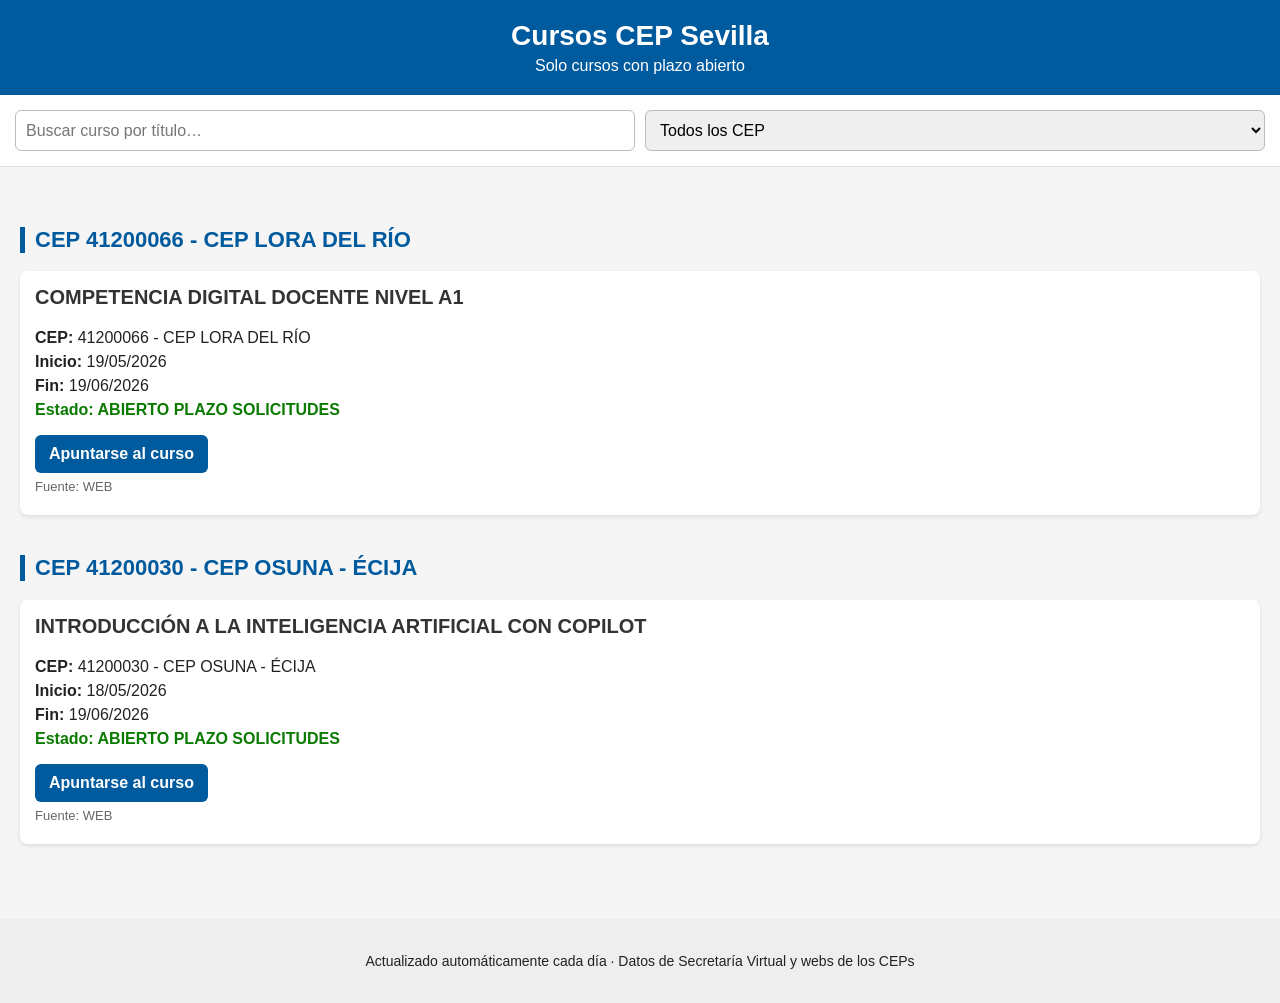
==== index.html @ 947054ca "varios cambios" ====
<!DOCTYPE html>
<html lang="es">
<head>
  <meta charset="UTF-8">
  <meta name="viewport" content="width=device-width, initial-scale=1.0">
  <title>Cursos CEP Sevilla</title>
  <link rel="stylesheet" href="style.css">
</head>

<body>

  <header>
    <h1>Cursos CEP Sevilla</h1>
    <p>Solo cursos con plazo abierto</p>
  </header>

  <section id="filtros">
    <input id="buscador" type="text" placeholder="Buscar curso por título…">

    <select id="filtroCEP">
      <option value="TODOS">Todos los CEP</option>
      <option value="SEVILLA">Sevilla</option>
      <option value="CASTILLEJA">Castilleja</option>
      <option value="OSUNA">Osuna</option>
      <option value="MAIRENA">Mairena</option>
      <option value="LEBRIJA">Lebrija</option>
      <option value="LORA DEL RÍO">Lora del Río</option>
    </select>
  </section>

  <main id="contenedor"></main>

  <footer>
    <p>Actualizado automáticamente cada día · Datos de Secretaría Virtual y webs de los CEPs</p>
  </footer>

  <script src="app.js"></script>
</body>
</html>
---- style.css ----
/* ===========================
   ESTILOS GENERALES
   =========================== */

body {
  font-family: Arial, sans-serif;
  margin: 0;
  background: #f5f5f5;
  color: #222;
}

header {
  background: #005a9e;
  color: white;
  padding: 20px;
  text-align: center;
}

header h1 {
  margin: 0;
  font-size: 28px;
}

header p {
  margin: 5px 0 0;
  font-size: 16px;
}

/* ===========================
   FILTROS
   =========================== */

#filtros {
  display: flex;
  gap: 10px;
  padding: 15px;
  background: white;
  position: sticky;
  top: 0;
  z-index: 10;
  border-bottom: 1px solid #ddd;
}

#filtros input,
#filtros select {
  flex: 1;
  padding: 10px;
  font-size: 16px;
  border: 1px solid #bbb;
  border-radius: 6px;
}

/* ===========================
   CONTENEDOR Y CEP
   =========================== */

#contenedor {
  padding: 20px;
}

#contenedor h2 {
  margin-top: 40px;
  font-size: 22px;
  color: #005a9e;
  border-left: 5px solid #005a9e;
  padding-left: 10px;
}

/* ===========================
   TARJETAS
   =========================== */

.card {
  background: white;
  padding: 15px;
  margin: 15px 0;
  border-radius: 8px;
  box-shadow: 0 2px 4px rgba(0,0,0,0.1);
}

.card h3 {
  margin-top: 0;
  font-size: 20px;
  color: #333;
}

.card p {
  margin: 6px 0;
}

.card .btn {
  display: inline-block;
  margin-top: 10px;
  padding: 10px 14px;
  background: #005a9e;
  color: white;
  text-decoration: none;
  border-radius: 6px;
  font-weight: bold;
}

.card .btn:hover {
  background: #004a82;
}

/* ===========================
   ESTADOS
   =========================== */

.estado.abierto {
  color: #0a7a00;
  font-weight: bold;
}

.estado.otro {
  color: #b30000;
}

/* ===========================
   FUENTE
   =========================== */

.fuente {
  margin-top: 10px;
  font-size: 13px;
  color: #666;
}

/* ===========================
   FOOTER
   =========================== */

footer {
  text-align: center;
  padding: 20px;
  background: #eee;
  margin-top: 40px;
  font-size: 14px;
}

/* ===========================
   RESPONSIVE
   =========================== */

@media (max-width: 600px) {
  #filtros {
    flex-direction: column;
  }
}
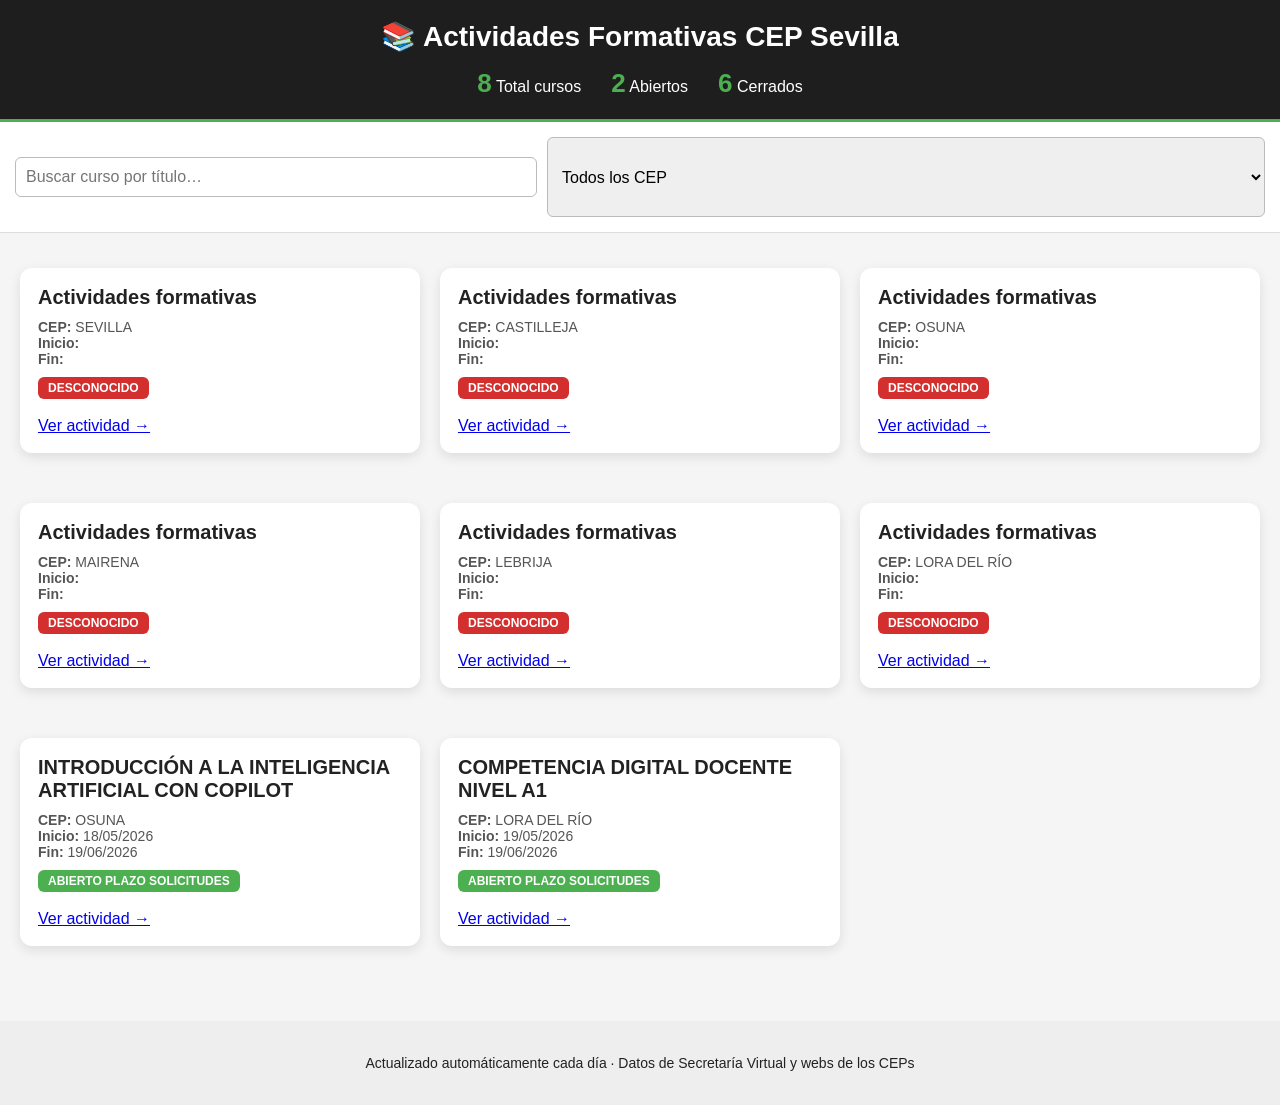
==== commit d692fbec: "nuevos cambios" ====
--- a/index.html
+++ b/index.html
@@ -9,10 +9,24 @@
 
 <body>
 
-  <header>
-    <h1>Cursos CEP Sevilla</h1>
-    <p>Solo cursos con plazo abierto</p>
-  </header>
+  <header class="topbar">
+  <h1>📚 Actividades Formativas CEP Sevilla</h1>
+  <div class="stats">
+    <div class="stat">
+      <span id="totalCursos">0</span>
+      <label>Total cursos</label>
+    </div>
+    <div class="stat">
+      <span id="cursosAbiertos">0</span>
+      <label>Abiertos</label>
+    </div>
+    <div class="stat">
+      <span id="cursosCerrados">0</span>
+      <label>Cerrados</label>
+    </div>
+  </div>
+</header>
+
 
   <section id="filtros">
     <input id="buscador" type="text" placeholder="Buscar curso por título…">
--- a/style.css
+++ b/style.css
@@ -147,3 +147,112 @@
     flex-direction: column;
   }
 }
+
+/* CABECERA */
+.topbar {
+  background: #1e1e1e;
+  color: white;
+  padding: 20px;
+  text-align: center;
+  border-bottom: 3px solid #4caf50;
+}
+
+.topbar h1 {
+  margin: 0;
+  font-size: 28px;
+  font-weight: 600;
+}
+
+.stats {
+  display: flex;
+  justify-content: center;
+  gap: 30px;
+  margin-top: 15px;
+}
+
+.stat {
+  text-align: center;
+}
+
+.stat span {
+  font-size: 26px;
+  font-weight: bold;
+  color: #4caf50;
+}
+
+/* CONTENEDOR DE TARJETAS */
+#contenedor {
+  display: grid;
+  grid-template-columns: repeat(auto-fit, minmax(330px, 1fr));
+  gap: 20px;
+  padding: 20px;
+}
+
+/* TARJETAS */
+.card {
+  background: #ffffff;
+  border-radius: 12px;
+  padding: 18px;
+  box-shadow: 0 4px 12px rgba(0,0,0,0.1);
+  transition: transform .2s ease, box-shadow .2s ease;
+}
+
+.card:hover {
+  transform: translateY(-4px);
+  box-shadow: 0 6px 18px rgba(0,0,0,0.15);
+}
+
+.card h3 {
+  margin: 0 0 10px;
+  font-size: 20px;
+  color: #222;
+}
+
+.card .meta {
+  font-size: 14px;
+  color: #555;
+  margin-bottom: 10px;
+}
+
+.badge {
+  display: inline-block;
+  padding: 4px 10px;
+  border-radius: 6px;
+  font-size: 12px;
+  font-weight: bold;
+  color: white;
+}
+
+.badge.abierto {
+  background: #4caf50;
+}
+
+.badge.cerrado {
+  background: #d32f2f;
+}
+
+/* BUSCADOR */
+#buscador {
+  width: 90%;
+  max-width: 500px;
+  margin: 20px auto;
+  display: block;
+  padding: 12px;
+  border-radius: 8px;
+  border: 2px solid #ccc;
+  font-size: 16px;
+}
+
+@media (prefers-color-scheme: dark) {
+  body {
+    background: #121212;
+    color: #eee;
+  }
+  .card {
+    background: #1e1e1e;
+    color: #eee;
+  }
+  .topbar {
+    background: #000;
+  }
+}
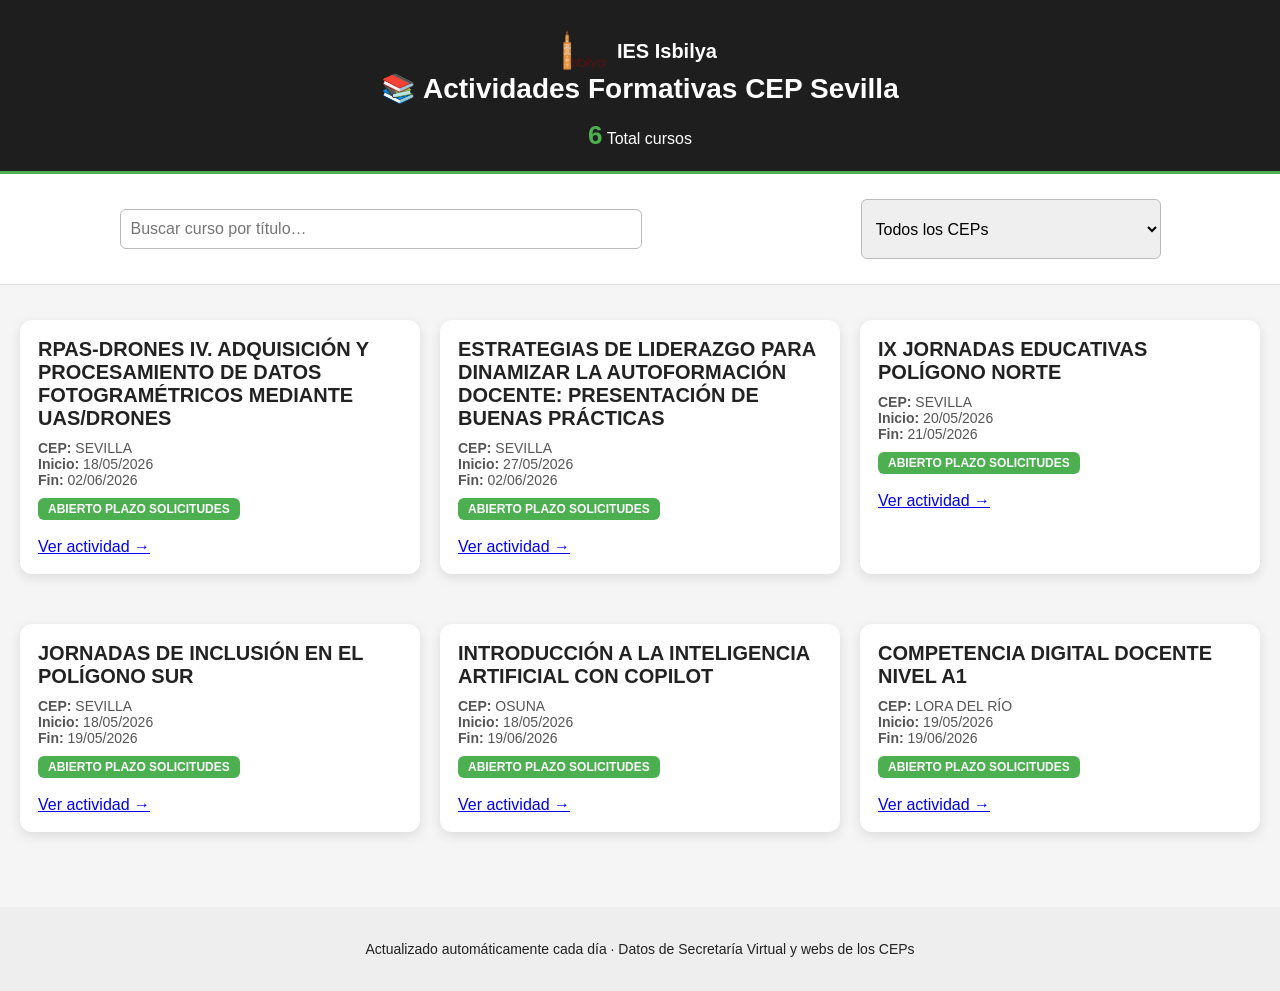
==== commit b4097f33: "cambios_aspecto" ====
--- a/index.html
+++ b/index.html
@@ -10,21 +10,17 @@
 <body>
 
   <header class="topbar">
+  <div class="brand">
+  <img src="logo_isbilya.png" alt="IES Isbilya" class="logo">
+  <span class="brand-name">IES Isbilya</span>
+</div>
   <h1>📚 Actividades Formativas CEP Sevilla</h1>
   <div class="stats">
-    <div class="stat">
-      <span id="totalCursos">0</span>
-      <label>Total cursos</label>
-    </div>
-    <div class="stat">
-      <span id="cursosAbiertos">0</span>
-      <label>Abiertos</label>
-    </div>
-    <div class="stat">
-      <span id="cursosCerrados">0</span>
-      <label>Cerrados</label>
-    </div>
+  <div class="stat">
+    <span id="totalCursos">0</span>
+    <label>Total cursos</label>
   </div>
+</div>
 </header>
 
 
@@ -32,14 +28,15 @@
     <input id="buscador" type="text" placeholder="Buscar curso por título…">
 
     <select id="filtroCEP">
-      <option value="TODOS">Todos los CEP</option>
-      <option value="SEVILLA">Sevilla</option>
-      <option value="CASTILLEJA">Castilleja</option>
-      <option value="OSUNA">Osuna</option>
-      <option value="MAIRENA">Mairena</option>
-      <option value="LEBRIJA">Lebrija</option>
-      <option value="LORA DEL RÍO">Lora del Río</option>
-    </select>
+  <option value="TODOS">Todos los CEPs</option>
+  <option value="SEVILLA">CEP Sevilla</option>
+  <option value="CASTILLEJA">CEP Castilleja</option>
+  <option value="OSUNA">CEP Osuna</option>
+  <option value="MAIRENA">CEP Mairena</option>
+  <option value="LEBRIJA">CEP Lebrija</option>
+  <option value="LORA DEL RÍO">CEP Lora del Río</option>
+</select>
+
   </section>
 
   <main id="contenedor"></main>
--- a/style.css
+++ b/style.css
@@ -256,3 +256,32 @@
     background: #000;
   }
 }
+
+.brand {
+  margin-top: 10px;
+  display: flex;
+  justify-content: center;
+  align-items: center;
+  gap: 12px;
+}
+
+.logo {
+  height: 42px;
+  width: auto;
+}
+
+.brand-name {
+  font-size: 20px;
+  font-weight: 600;
+}
+
+#filtroCEP {
+  width: 90%;
+  max-width: 300px;
+  margin: 10px auto;
+  display: block;
+  padding: 10px;
+  border-radius: 8px;
+  border: 2px solid #ccc;
+  font-size: 16px;
+}
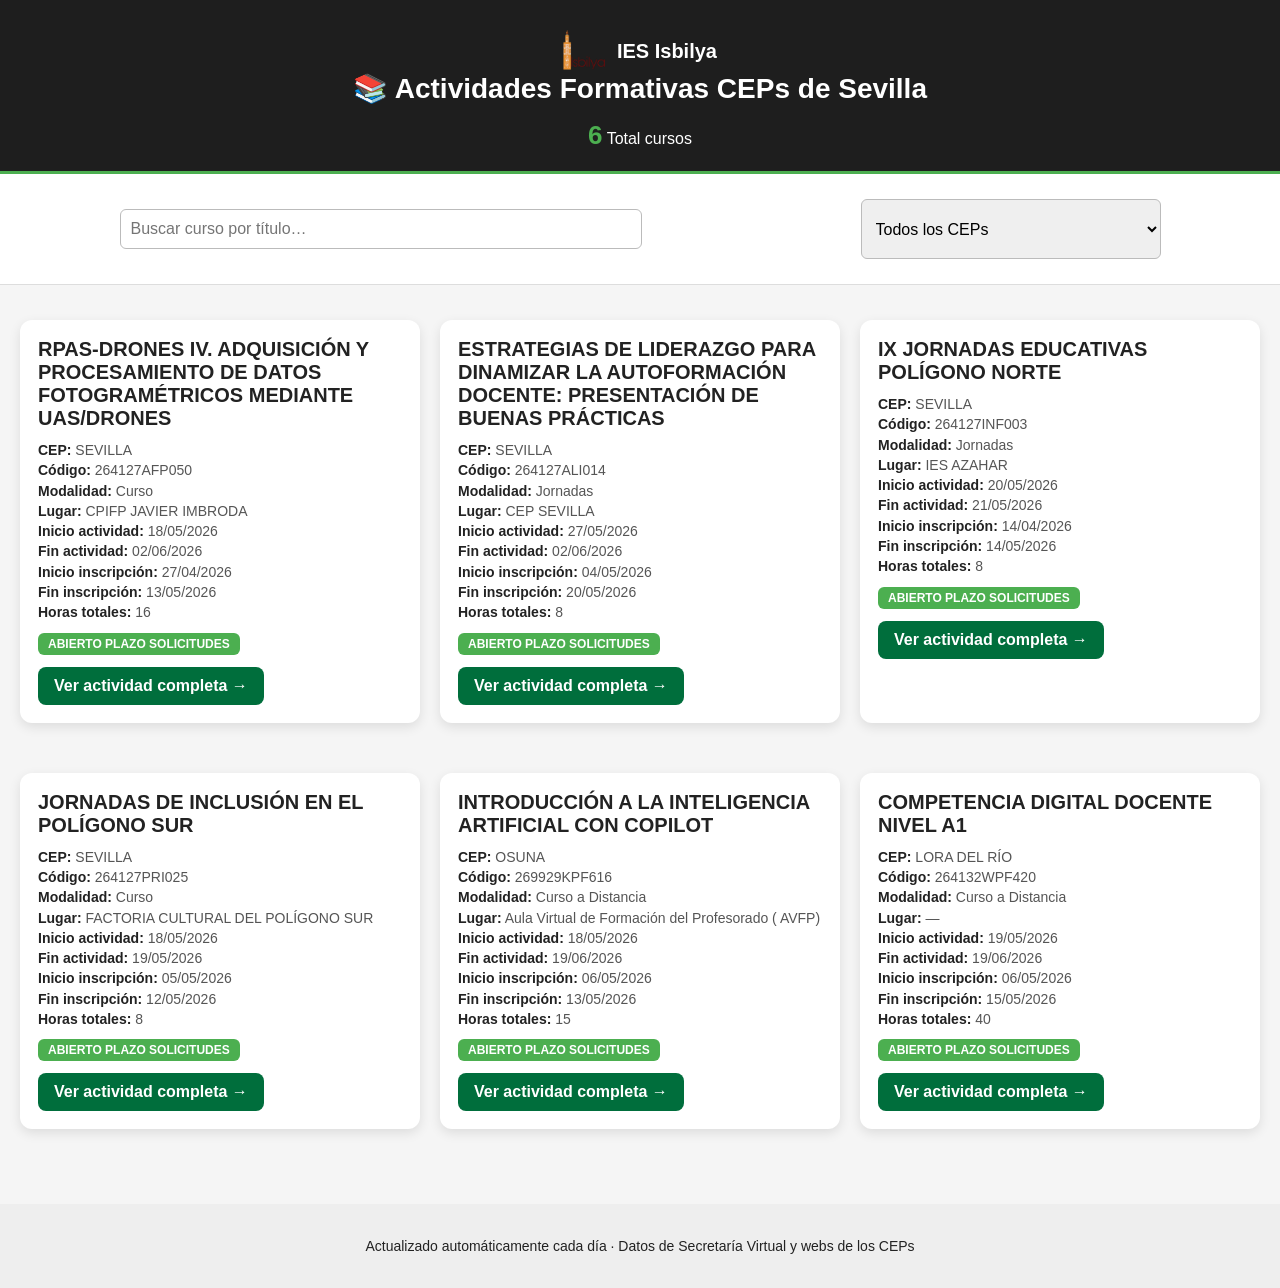
==== commit 555689e9: "ceps de sevilla" ====
--- a/index.html
+++ b/index.html
@@ -14,7 +14,7 @@
   <img src="logo_isbilya.png" alt="IES Isbilya" class="logo">
   <span class="brand-name">IES Isbilya</span>
 </div>
-  <h1>📚 Actividades Formativas CEP Sevilla</h1>
+  <h1>📚 Actividades Formativas CEPs de Sevilla</h1>
   <div class="stats">
   <div class="stat">
     <span id="totalCursos">0</span>
--- a/style.css
+++ b/style.css
@@ -285,3 +285,57 @@
   border: 2px solid #ccc;
   font-size: 16px;
 }
+
+.btn-actividad {
+  display: inline-block;
+  margin-top: 12px;
+  padding: 10px 16px;
+  background: #4caf50;
+  color: white;
+  text-decoration: none;
+  border-radius: 8px;
+  font-weight: 600;
+  transition: background .2s ease;
+}
+
+.btn-actividad:hover {
+  background: #43a047;
+}
+
+.meta {
+  margin-bottom: 14px;
+  line-height: 1.45;
+  font-size: 14px;
+}
+
+.meta strong {
+  color: #222;
+  font-weight: 600;
+}
+
+.meta {
+  margin-bottom: 14px;
+  line-height: 1.45;
+  font-size: 14px;
+}
+
+.meta strong {
+  color: #222;
+  font-weight: 600;
+}
+
+.btn-actividad {
+  display: inline-block;
+  margin-top: 12px;
+  padding: 10px 16px;
+  background: #006e3c;
+  color: white;
+  text-decoration: none;
+  border-radius: 8px;
+  font-weight: 600;
+  transition: background .2s ease;
+}
+
+.btn-actividad:hover {
+  background: #005a32;
+}
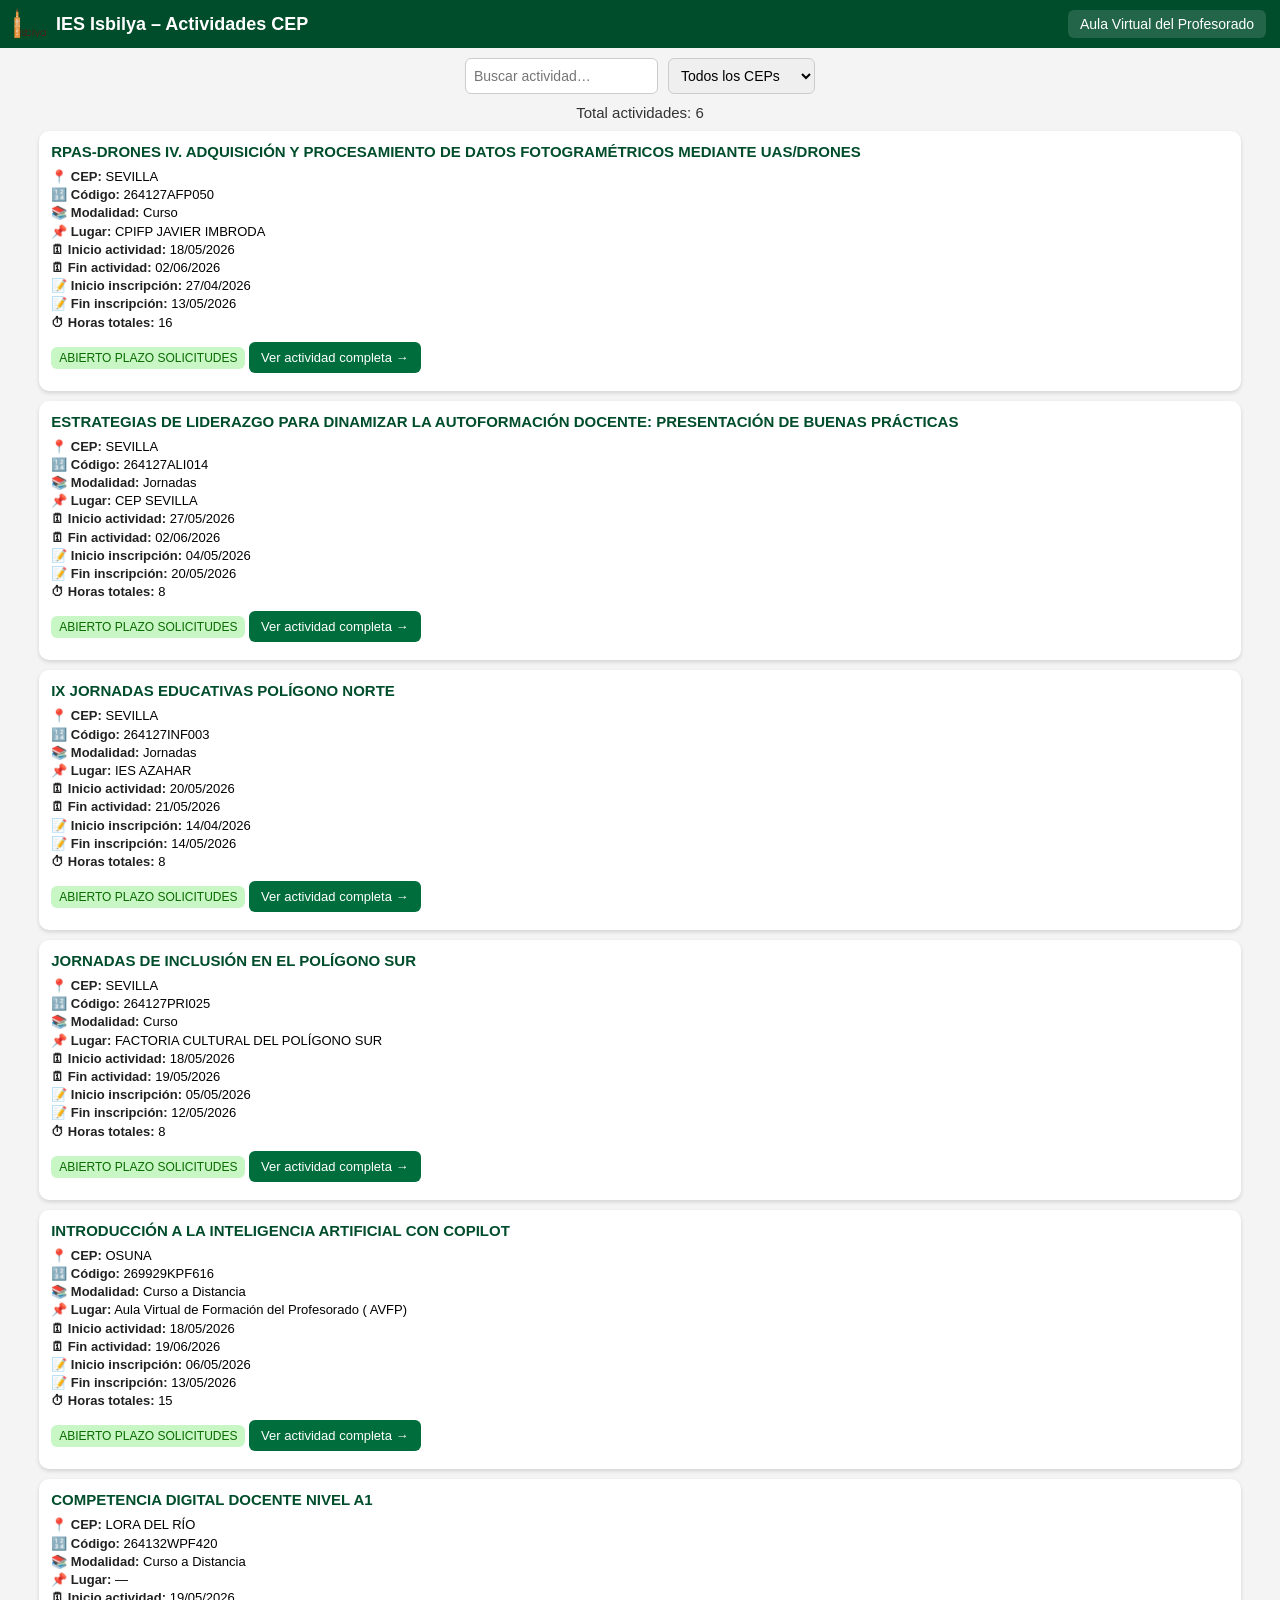
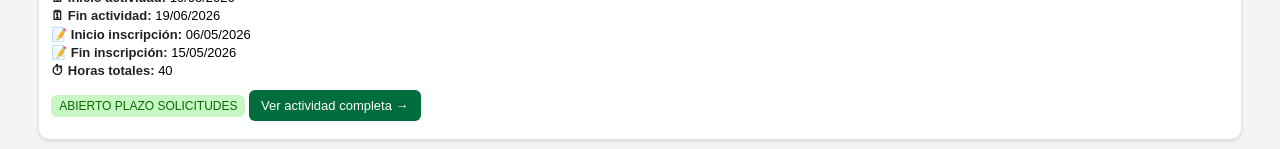
==== commit d4a347e3: "estética" ====
--- a/index.html
+++ b/index.html
@@ -3,48 +3,49 @@
 <head>
   <meta charset="UTF-8">
   <meta name="viewport" content="width=device-width, initial-scale=1.0">
-  <title>Cursos CEP Sevilla</title>
+  <title>Cursos CEP – IES Isbilya</title>
   <link rel="stylesheet" href="style.css">
 </head>
 
 <body>
 
+  <!-- CABECERA REDUCIDA -->
   <header class="topbar">
-  <div class="brand">
-  <img src="logo_isbilya.png" alt="IES Isbilya" class="logo">
-  <span class="brand-name">IES Isbilya</span>
-</div>
-  <h1>📚 Actividades Formativas CEPs de Sevilla</h1>
-  <div class="stats">
-  <div class="stat">
-    <span id="totalCursos">0</span>
-    <label>Total cursos</label>
-  </div>
-</div>
-</header>
+    <div class="top-left">
+      <img src="logo_isbilya.png" class="logo">
+      <span class="titulo">IES Isbilya – Actividades CEP</span>
+    </div>
 
+    <div class="top-right">
+      <a href="https://educacionadistancia.juntadeandalucia.es/profesorado/" 
+         target="_blank" class="aula-btn">
+        Aula Virtual del Profesorado
+      </a>
+    </div>
+  </header>
 
-  <section id="filtros">
-    <input id="buscador" type="text" placeholder="Buscar curso por título…">
-
+  <!-- FILTROS -->
+  <section class="filtros">
+    <input id="buscador" type="text" placeholder="Buscar actividad…">
     <select id="filtroCEP">
-  <option value="TODOS">Todos los CEPs</option>
-  <option value="SEVILLA">CEP Sevilla</option>
-  <option value="CASTILLEJA">CEP Castilleja</option>
-  <option value="OSUNA">CEP Osuna</option>
-  <option value="MAIRENA">CEP Mairena</option>
-  <option value="LEBRIJA">CEP Lebrija</option>
-  <option value="LORA DEL RÍO">CEP Lora del Río</option>
-</select>
-
+      <option value="TODOS">Todos los CEPs</option>
+      <option value="SEVILLA">CEP Sevilla</option>
+      <option value="CASTILLEJA">CEP Castilleja</option>
+      <option value="OSUNA">CEP Osuna</option>
+      <option value="MAIRENA">CEP Mairena</option>
+      <option value="LEBRIJA">CEP Lebrija</option>
+      <option value="LORA DEL RÍO">CEP Lora del Río</option>
+    </select>
   </section>
 
-  <main id="contenedor"></main>
+  <!-- CONTADOR -->
+  <div class="contador">
+    Total actividades: <span id="totalCursos">0</span>
+  </div>
 
-  <footer>
-    <p>Actualizado automáticamente cada día · Datos de Secretaría Virtual y webs de los CEPs</p>
-  </footer>
+  <!-- CONTENEDOR DE TARJETAS -->
+  <div id="contenedor"></div>
 
   <script src="app.js"></script>
 </body>
-</html>
+</html>
--- a/style.css
+++ b/style.css
@@ -1,339 +1,122 @@
-/* ===========================
-   ESTILOS GENERALES
-   =========================== */
-
 body {
+  margin: 0;
   font-family: Arial, sans-serif;
-  margin: 0;
-  background: #f5f5f5;
-  color: #222;
+  background: #f4f4f4;
 }
 
-header {
-  background: #005a9e;
+/* CABECERA REDUCIDA */
+.topbar {
+  background: #004d2c;
   color: white;
-  padding: 20px;
-  text-align: center;
+  padding: 8px 14px;
+  display: flex;
+  justify-content: space-between;
+  align-items: center;
 }
 
-header h1 {
-  margin: 0;
-  font-size: 28px;
+.top-left {
+  display: flex;
+  align-items: center;
+  gap: 10px;
 }
 
-header p {
-  margin: 5px 0 0;
-  font-size: 16px;
+.logo {
+  height: 32px;
 }
 
-/* ===========================
-   FILTROS
-   =========================== */
-
-#filtros {
-  display: flex;
-  gap: 10px;
-  padding: 15px;
-  background: white;
-  position: sticky;
-  top: 0;
-  z-index: 10;
-  border-bottom: 1px solid #ddd;
+.titulo {
+  font-size: 18px;
+  font-weight: 600;
 }
 
-#filtros input,
-#filtros select {
-  flex: 1;
-  padding: 10px;
-  font-size: 16px;
-  border: 1px solid #bbb;
+.aula-btn {
+  background: #ffffff22;
+  padding: 6px 12px;
   border-radius: 6px;
-}
-
-/* ===========================
-   CONTENEDOR Y CEP
-   =========================== */
-
-#contenedor {
-  padding: 20px;
-}
-
-#contenedor h2 {
-  margin-top: 40px;
-  font-size: 22px;
-  color: #005a9e;
-  border-left: 5px solid #005a9e;
-  padding-left: 10px;
-}
-
-/* ===========================
-   TARJETAS
-   =========================== */
-
-.card {
-  background: white;
-  padding: 15px;
-  margin: 15px 0;
-  border-radius: 8px;
-  box-shadow: 0 2px 4px rgba(0,0,0,0.1);
-}
-
-.card h3 {
-  margin-top: 0;
-  font-size: 20px;
-  color: #333;
-}
-
-.card p {
-  margin: 6px 0;
-}
-
-.card .btn {
-  display: inline-block;
-  margin-top: 10px;
-  padding: 10px 14px;
-  background: #005a9e;
   color: white;
   text-decoration: none;
-  border-radius: 6px;
-  font-weight: bold;
-}
-
-.card .btn:hover {
-  background: #004a82;
-}
-
-/* ===========================
-   ESTADOS
-   =========================== */
-
-.estado.abierto {
-  color: #0a7a00;
-  font-weight: bold;
-}
-
-.estado.otro {
-  color: #b30000;
-}
-
-/* ===========================
-   FUENTE
-   =========================== */
-
-.fuente {
-  margin-top: 10px;
-  font-size: 13px;
-  color: #666;
-}
-
-/* ===========================
-   FOOTER
-   =========================== */
-
-footer {
-  text-align: center;
-  padding: 20px;
-  background: #eee;
-  margin-top: 40px;
   font-size: 14px;
 }
 
-/* ===========================
-   RESPONSIVE
-   =========================== */
-
-@media (max-width: 600px) {
-  #filtros {
-    flex-direction: column;
-  }
+.aula-btn:hover {
+  background: #ffffff44;
 }
 
-/* CABECERA */
-.topbar {
-  background: #1e1e1e;
-  color: white;
-  padding: 20px;
-  text-align: center;
-  border-bottom: 3px solid #4caf50;
+/* FILTROS */
+.filtros {
+  display: flex;
+  gap: 10px;
+  padding: 10px;
+  justify-content: center;
 }
 
-.topbar h1 {
-  margin: 0;
-  font-size: 28px;
-  font-weight: 600;
+#buscador, #filtroCEP {
+  padding: 8px;
+  font-size: 14px;
+  border-radius: 6px;
+  border: 1px solid #ccc;
 }
 
-.stats {
-  display: flex;
-  justify-content: center;
-  gap: 30px;
-  margin-top: 15px;
-}
-
-.stat {
+/* CONTADOR */
+.contador {
   text-align: center;
-}
-
-.stat span {
-  font-size: 26px;
-  font-weight: bold;
-  color: #4caf50;
-}
-
-/* CONTENEDOR DE TARJETAS */
-#contenedor {
-  display: grid;
-  grid-template-columns: repeat(auto-fit, minmax(330px, 1fr));
-  gap: 20px;
-  padding: 20px;
+  margin-bottom: 10px;
+  font-size: 15px;
+  color: #333;
 }
 
 /* TARJETAS */
 .card {
-  background: #ffffff;
-  border-radius: 12px;
-  padding: 18px;
-  box-shadow: 0 4px 12px rgba(0,0,0,0.1);
-  transition: transform .2s ease, box-shadow .2s ease;
-}
-
-.card:hover {
-  transform: translateY(-4px);
-  box-shadow: 0 6px 18px rgba(0,0,0,0.15);
+  background: white;
+  margin: 10px auto;
+  width: 92%;
+  padding: 12px;
+  border-radius: 10px;
+  box-shadow: 0 2px 4px #0002;
+  font-size: 13px;
 }
 
 .card h3 {
-  margin: 0 0 10px;
-  font-size: 20px;
-  color: #222;
+  margin: 0 0 8px 0;
+  font-size: 15px;
+  color: #004d2c;
 }
 
-.card .meta {
-  font-size: 14px;
-  color: #555;
+.meta {
+  line-height: 1.4;
   margin-bottom: 10px;
+}
+
+.meta strong {
+  color: #222;
 }
 
 .badge {
   display: inline-block;
-  padding: 4px 10px;
+  padding: 4px 8px;
   border-radius: 6px;
   font-size: 12px;
-  font-weight: bold;
-  color: white;
+  margin-bottom: 10px;
 }
 
-.badge.abierto {
-  background: #4caf50;
+.abierto {
+  background: #c8f7c5;
+  color: #0a6b00;
 }
 
-.badge.cerrado {
-  background: #d32f2f;
-}
-
-/* BUSCADOR */
-#buscador {
-  width: 90%;
-  max-width: 500px;
-  margin: 20px auto;
-  display: block;
-  padding: 12px;
-  border-radius: 8px;
-  border: 2px solid #ccc;
-  font-size: 16px;
-}
-
-@media (prefers-color-scheme: dark) {
-  body {
-    background: #121212;
-    color: #eee;
-  }
-  .card {
-    background: #1e1e1e;
-    color: #eee;
-  }
-  .topbar {
-    background: #000;
-  }
-}
-
-.brand {
-  margin-top: 10px;
-  display: flex;
-  justify-content: center;
-  align-items: center;
-  gap: 12px;
-}
-
-.logo {
-  height: 42px;
-  width: auto;
-}
-
-.brand-name {
-  font-size: 20px;
-  font-weight: 600;
-}
-
-#filtroCEP {
-  width: 90%;
-  max-width: 300px;
-  margin: 10px auto;
-  display: block;
-  padding: 10px;
-  border-radius: 8px;
-  border: 2px solid #ccc;
-  font-size: 16px;
+.cerrado {
+  background: #f2dede;
+  color: #a94442;
 }
 
 .btn-actividad {
   display: inline-block;
-  margin-top: 12px;
-  padding: 10px 16px;
-  background: #4caf50;
-  color: white;
-  text-decoration: none;
-  border-radius: 8px;
-  font-weight: 600;
-  transition: background .2s ease;
-}
-
-.btn-actividad:hover {
-  background: #43a047;
-}
-
-.meta {
-  margin-bottom: 14px;
-  line-height: 1.45;
-  font-size: 14px;
-}
-
-.meta strong {
-  color: #222;
-  font-weight: 600;
-}
-
-.meta {
-  margin-bottom: 14px;
-  line-height: 1.45;
-  font-size: 14px;
-}
-
-.meta strong {
-  color: #222;
-  font-weight: 600;
-}
-
-.btn-actividad {
-  display: inline-block;
-  margin-top: 12px;
-  padding: 10px 16px;
+  padding: 8px 12px;
   background: #006e3c;
   color: white;
   text-decoration: none;
-  border-radius: 8px;
-  font-weight: 600;
-  transition: background .2s ease;
+  border-radius: 6px;
+  font-size: 13px;
 }
 
 .btn-actividad:hover {
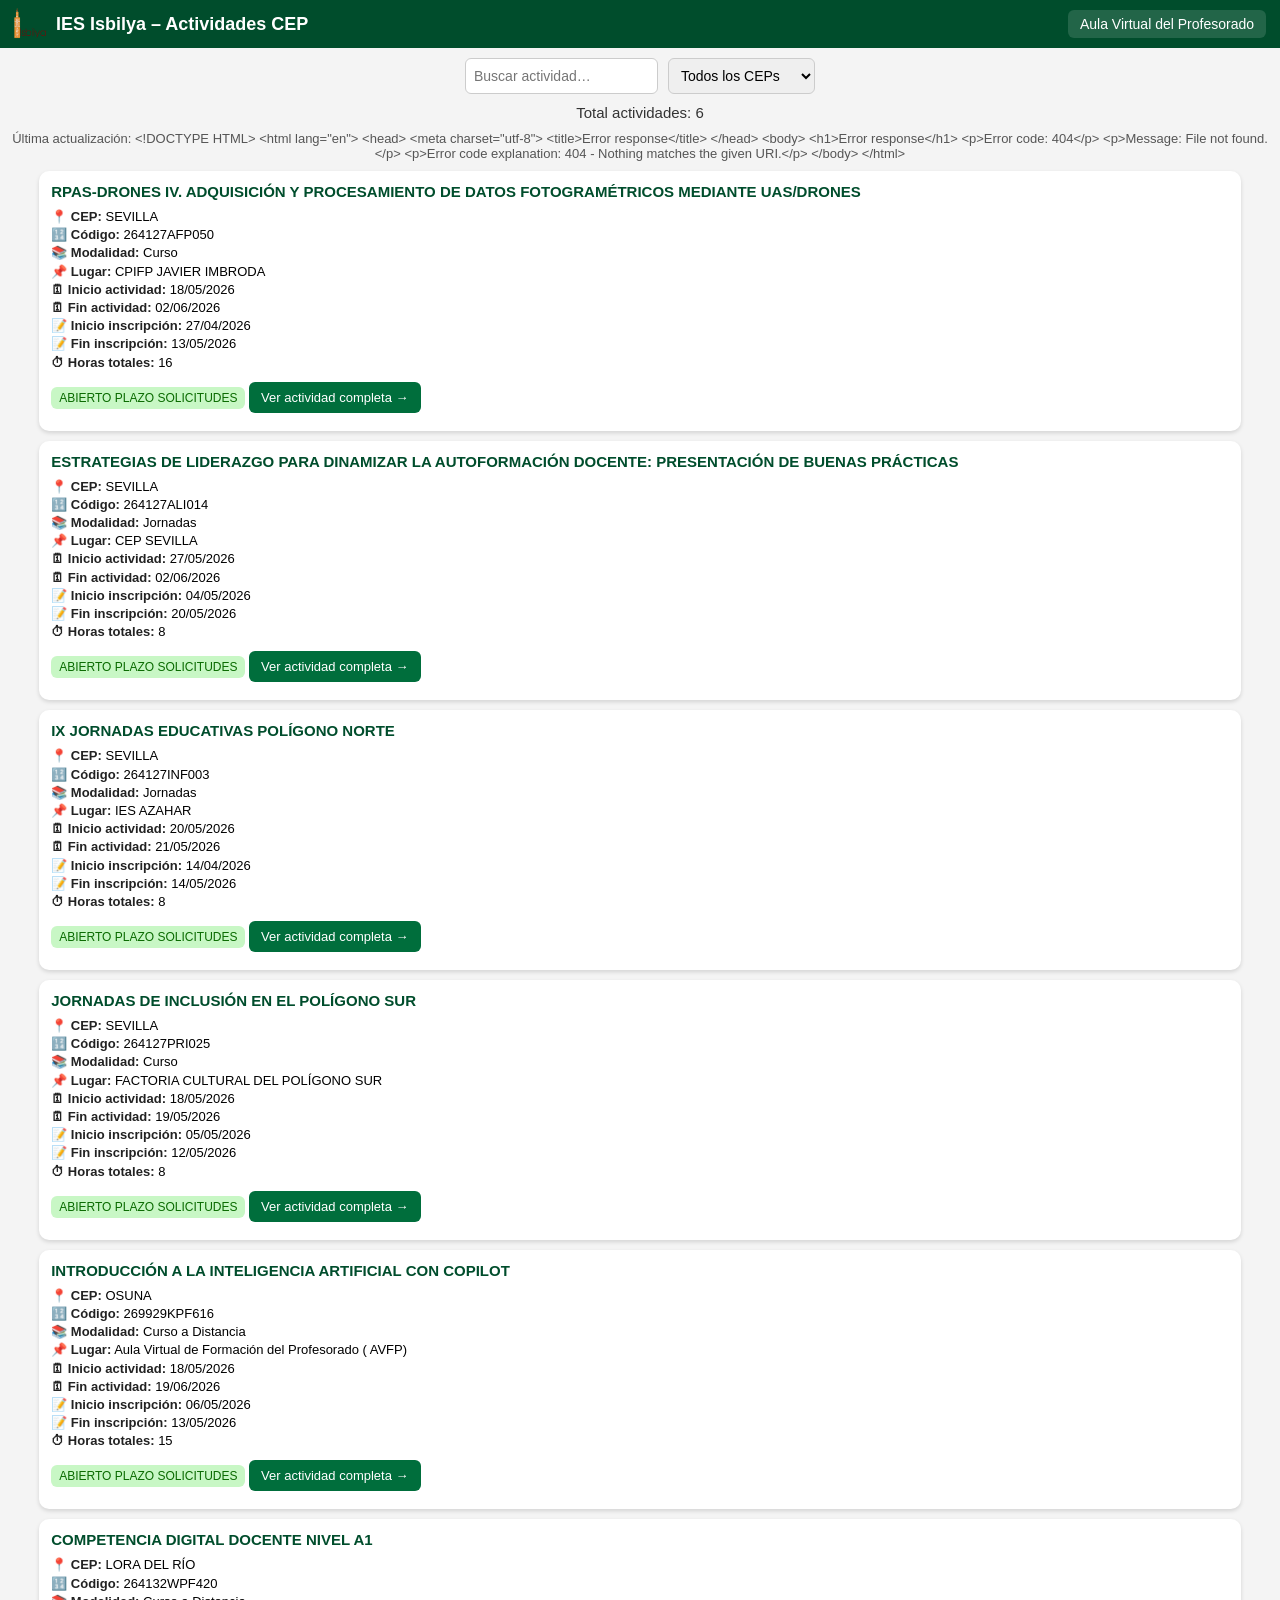
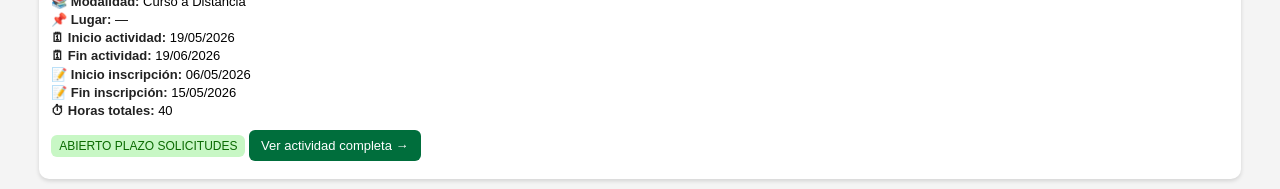
==== commit acd083b1: "mostrar fecha" ====
--- a/index.html
+++ b/index.html
@@ -42,6 +42,10 @@
   <div class="contador">
     Total actividades: <span id="totalCursos">0</span>
   </div>
+  
+  <div class="actualizacion">
+  Última actualización: <span id="ultimaActualizacion">—</span>
+</div>
 
   <!-- CONTENEDOR DE TARJETAS -->
   <div id="contenedor"></div>
--- a/style.css
+++ b/style.css
@@ -122,3 +122,10 @@
 .btn-actividad:hover {
   background: #005a32;
 }
+
+.actualizacion {
+  text-align: center;
+  font-size: 13px;
+  color: #555;
+  margin-bottom: 10px;
+}
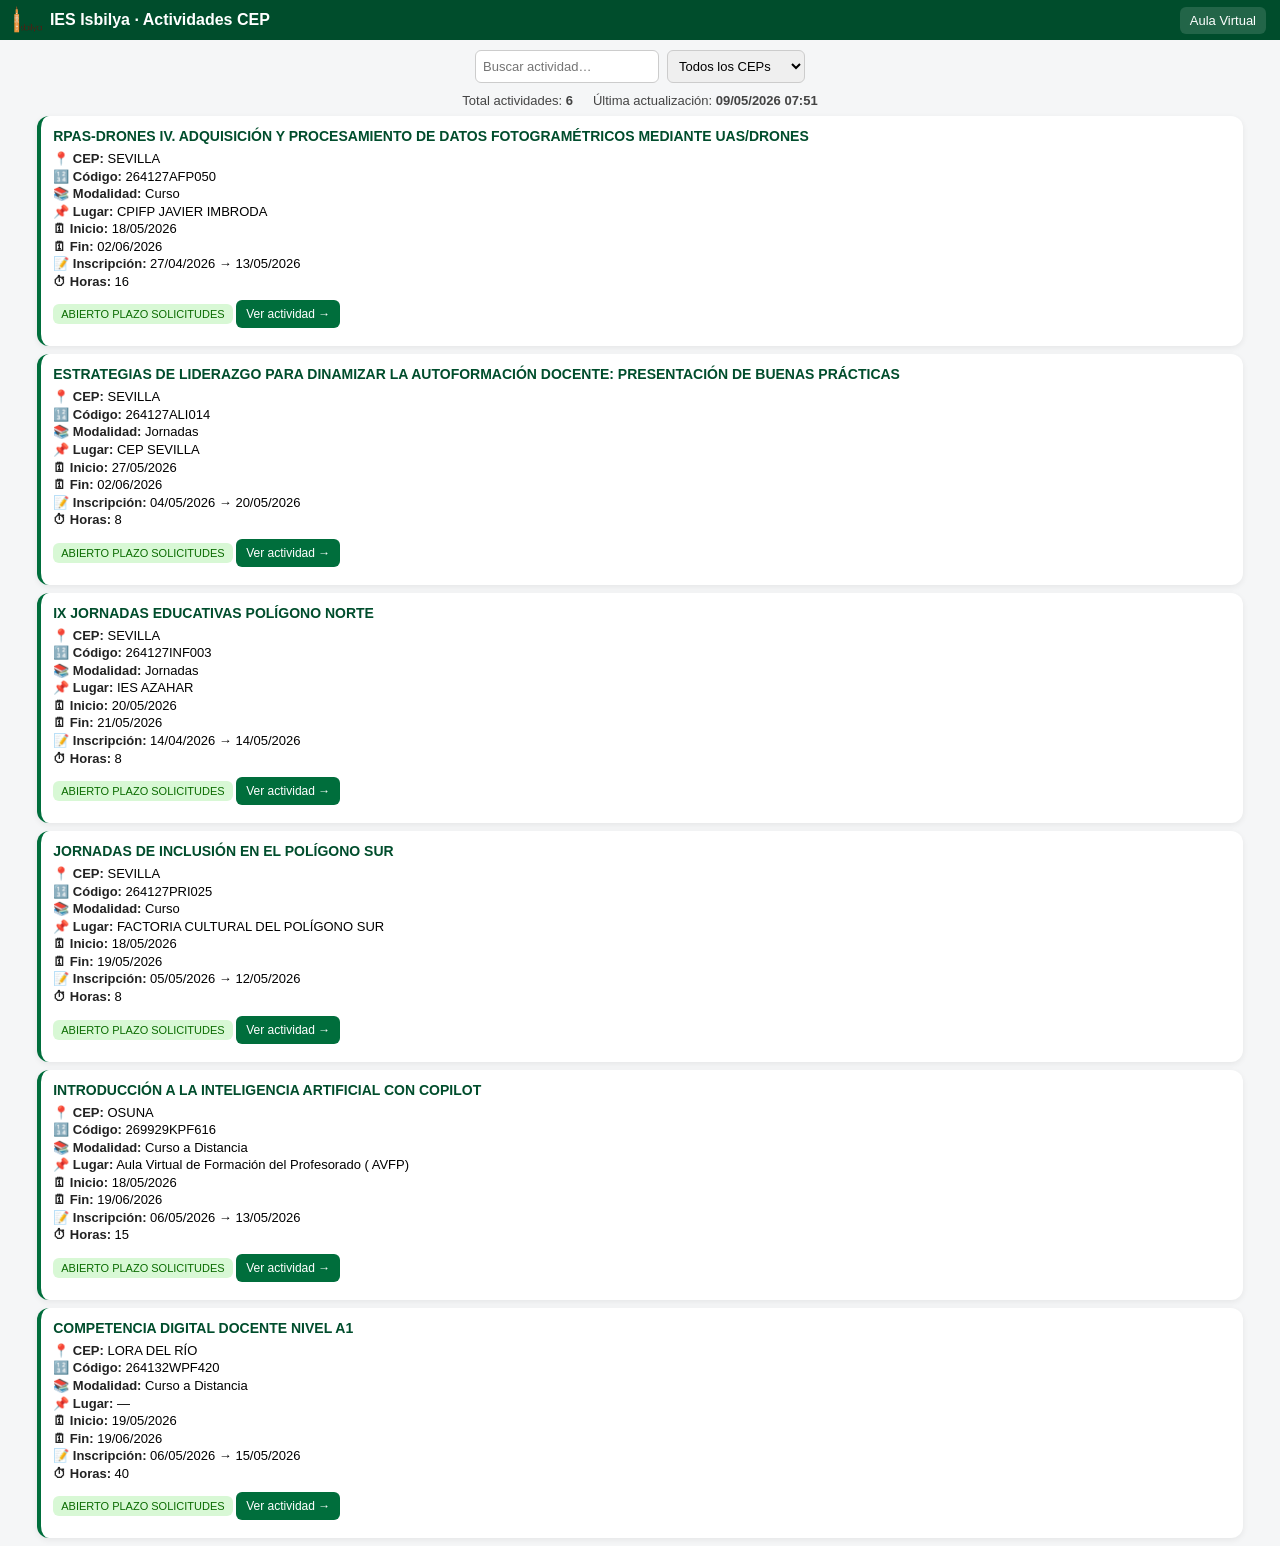
==== commit 224b5aa9: "nuevo diseño" ====
--- a/index.html
+++ b/index.html
@@ -11,17 +11,15 @@
 
   <!-- CABECERA REDUCIDA -->
   <header class="topbar">
-    <div class="top-left">
+    <div class="brand">
       <img src="logo_isbilya.png" class="logo">
-      <span class="titulo">IES Isbilya – Actividades CEP</span>
+      <span class="titulo">IES Isbilya · Actividades CEP</span>
     </div>
 
-    <div class="top-right">
-      <a href="https://educacionadistancia.juntadeandalucia.es/profesorado/" 
-         target="_blank" class="aula-btn">
-        Aula Virtual del Profesorado
-      </a>
-    </div>
+    <a href="https://educacionadistancia.juntadeandalucia.es/profesorado/"
+       target="_blank" class="aula-btn">
+      Aula Virtual
+    </a>
   </header>
 
   <!-- FILTROS -->
@@ -38,14 +36,11 @@
     </select>
   </section>
 
-  <!-- CONTADOR -->
-  <div class="contador">
-    Total actividades: <span id="totalCursos">0</span>
+  <!-- CONTADOR + FECHA -->
+  <div class="info-panel">
+    <span>Total actividades: <strong id="totalCursos">0</strong></span>
+    <span>Última actualización: <strong id="ultimaActualizacion">—</strong></span>
   </div>
-  
-  <div class="actualizacion">
-  Última actualización: <span id="ultimaActualizacion">—</span>
-</div>
 
   <!-- CONTENEDOR DE TARJETAS -->
   <div id="contenedor"></div>
--- a/style.css
+++ b/style.css
@@ -1,41 +1,41 @@
 body {
   margin: 0;
-  font-family: Arial, sans-serif;
-  background: #f4f4f4;
+  font-family: "Segoe UI", Arial, sans-serif;
+  background: #f5f6f7;
 }
 
-/* CABECERA REDUCIDA */
+/* CABECERA */
 .topbar {
   background: #004d2c;
   color: white;
-  padding: 8px 14px;
+  padding: 6px 14px;
   display: flex;
   justify-content: space-between;
   align-items: center;
 }
 
-.top-left {
+.brand {
   display: flex;
   align-items: center;
-  gap: 10px;
+  gap: 8px;
 }
 
 .logo {
-  height: 32px;
+  height: 28px;
 }
 
 .titulo {
-  font-size: 18px;
+  font-size: 16px;
   font-weight: 600;
 }
 
 .aula-btn {
   background: #ffffff22;
-  padding: 6px 12px;
+  padding: 6px 10px;
   border-radius: 6px;
   color: white;
   text-decoration: none;
-  font-size: 14px;
+  font-size: 13px;
 }
 
 .aula-btn:hover {
@@ -45,45 +45,54 @@
 /* FILTROS */
 .filtros {
   display: flex;
-  gap: 10px;
+  gap: 8px;
   padding: 10px;
   justify-content: center;
 }
 
 #buscador, #filtroCEP {
-  padding: 8px;
-  font-size: 14px;
+  padding: 7px;
+  font-size: 13px;
   border-radius: 6px;
   border: 1px solid #ccc;
 }
 
-/* CONTADOR */
-.contador {
+/* INFO PANEL */
+.info-panel {
   text-align: center;
-  margin-bottom: 10px;
-  font-size: 15px;
-  color: #333;
+  font-size: 13px;
+  color: #444;
+  margin-bottom: 8px;
+  display: flex;
+  justify-content: center;
+  gap: 20px;
 }
 
-/* TARJETAS */
+/* TARJETAS MODERNAS */
 .card {
   background: white;
-  margin: 10px auto;
+  margin: 8px auto;
   width: 92%;
   padding: 12px;
-  border-radius: 10px;
-  box-shadow: 0 2px 4px #0002;
+  border-radius: 12px;
+  box-shadow: 0 2px 6px #0001;
   font-size: 13px;
+  border-left: 4px solid #006e3c;
+  transition: transform .15s ease;
+}
+
+.card:hover {
+  transform: translateY(-3px);
 }
 
 .card h3 {
-  margin: 0 0 8px 0;
-  font-size: 15px;
+  margin: 0 0 6px 0;
+  font-size: 14px;
   color: #004d2c;
 }
 
 .meta {
-  line-height: 1.4;
+  line-height: 1.35;
   margin-bottom: 10px;
 }
 
@@ -91,41 +100,36 @@
   color: #222;
 }
 
+/* BADGES */
 .badge {
   display: inline-block;
   padding: 4px 8px;
   border-radius: 6px;
-  font-size: 12px;
+  font-size: 11px;
   margin-bottom: 10px;
 }
 
 .abierto {
-  background: #c8f7c5;
+  background: #d8f8d5;
   color: #0a6b00;
 }
 
 .cerrado {
-  background: #f2dede;
+  background: #f7d4d4;
   color: #a94442;
 }
 
+/* BOTÓN */
 .btn-actividad {
   display: inline-block;
-  padding: 8px 12px;
+  padding: 7px 10px;
   background: #006e3c;
   color: white;
   text-decoration: none;
   border-radius: 6px;
-  font-size: 13px;
+  font-size: 12px;
 }
 
 .btn-actividad:hover {
   background: #005a32;
 }
-
-.actualizacion {
-  text-align: center;
-  font-size: 13px;
-  color: #555;
-  margin-bottom: 10px;
-}
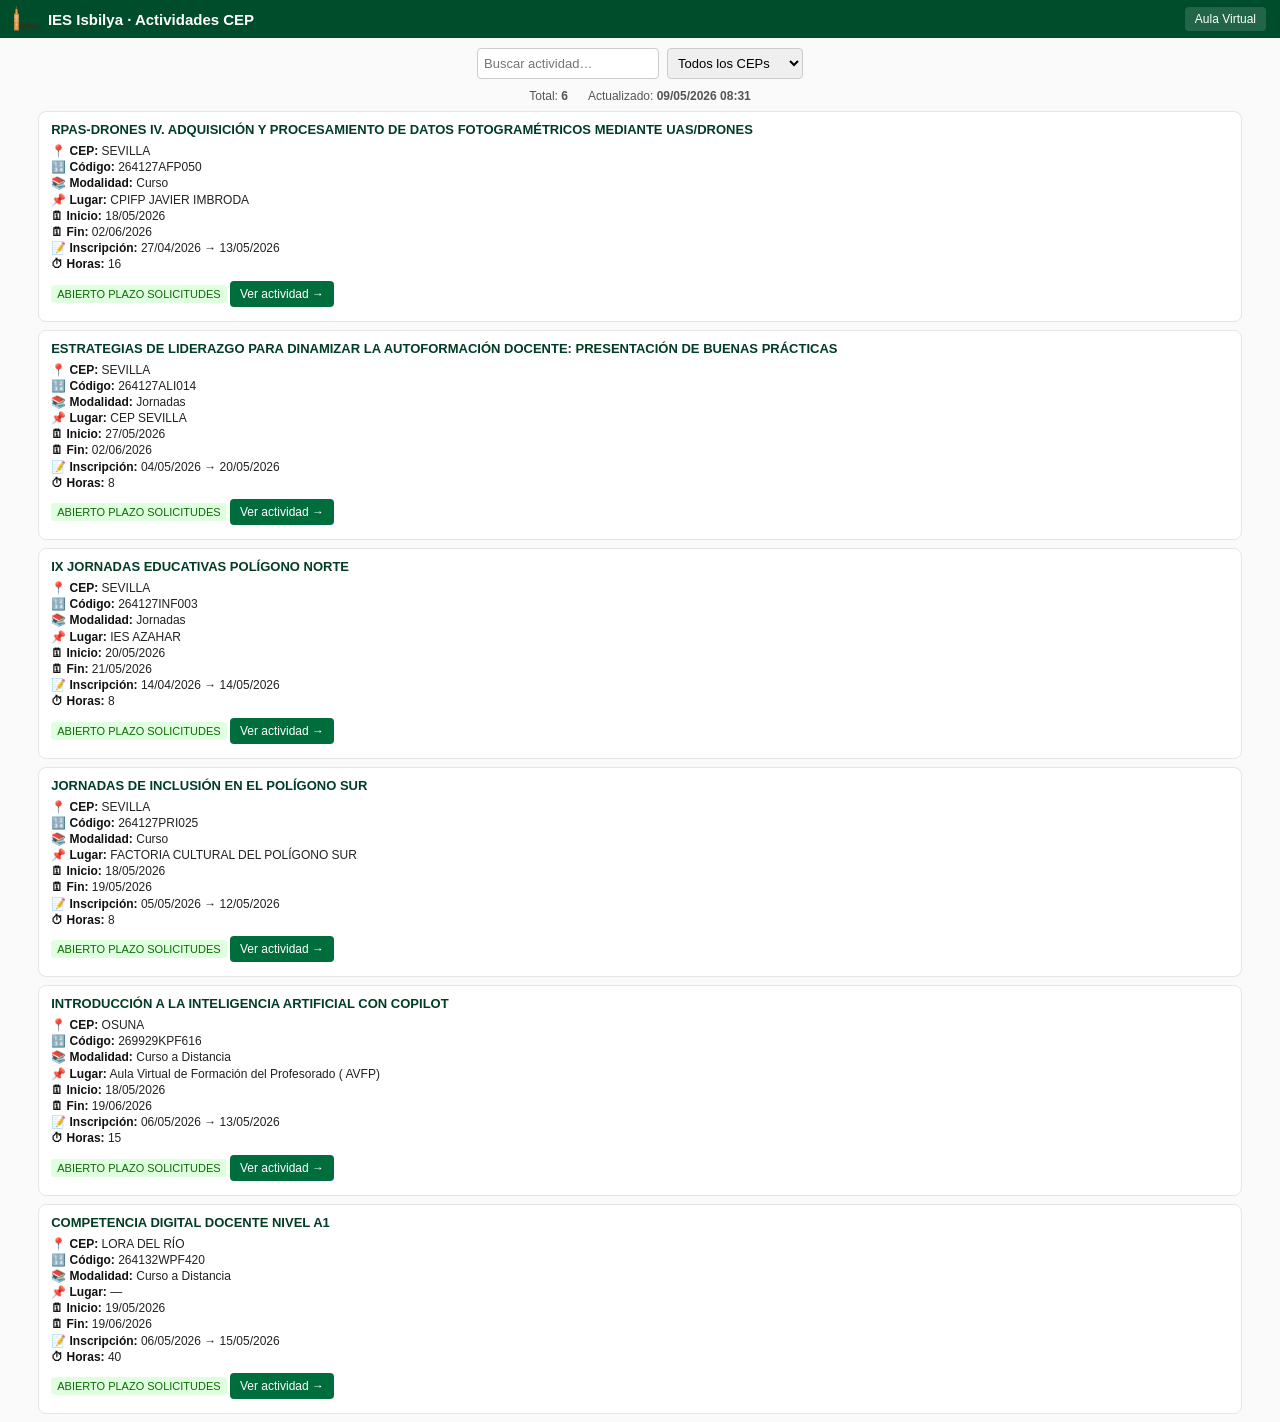
==== commit b9358afc: "otro diseño" ====
--- a/index.html
+++ b/index.html
@@ -9,7 +9,6 @@
 
 <body>
 
-  <!-- CABECERA REDUCIDA -->
   <header class="topbar">
     <div class="brand">
       <img src="logo_isbilya.png" class="logo">
@@ -22,7 +21,6 @@
     </a>
   </header>
 
-  <!-- FILTROS -->
   <section class="filtros">
     <input id="buscador" type="text" placeholder="Buscar actividad…">
     <select id="filtroCEP">
@@ -36,15 +34,13 @@
     </select>
   </section>
 
-  <!-- CONTADOR + FECHA -->
   <div class="info-panel">
-    <span>Total actividades: <strong id="totalCursos">0</strong></span>
-    <span>Última actualización: <strong id="ultimaActualizacion">—</strong></span>
+    <span>Total: <strong id="totalCursos">0</strong></span>
+    <span>Actualizado: <strong id="ultimaActualizacion">—</strong></span>
   </div>
 
-  <!-- CONTENEDOR DE TARJETAS -->
   <div id="contenedor"></div>
 
   <script src="app.js"></script>
 </body>
-</html>+</html>
--- a/style.css
+++ b/style.css
@@ -1,7 +1,8 @@
 body {
   margin: 0;
-  font-family: "Segoe UI", Arial, sans-serif;
-  background: #f5f6f7;
+  font-family: "Inter", Arial, sans-serif;
+  background: #fafafa;
+  color: #222;
 }
 
 /* CABECERA */
@@ -21,25 +22,25 @@
 }
 
 .logo {
-  height: 28px;
+  height: 26px;
 }
 
 .titulo {
-  font-size: 16px;
+  font-size: 15px;
   font-weight: 600;
 }
 
 .aula-btn {
   background: #ffffff22;
-  padding: 6px 10px;
-  border-radius: 6px;
+  padding: 5px 10px;
+  border-radius: 4px;
   color: white;
   text-decoration: none;
-  font-size: 13px;
+  font-size: 12px;
 }
 
 .aula-btn:hover {
-  background: #ffffff44;
+  background: #ffffff33;
 }
 
 /* FILTROS */
@@ -51,85 +52,81 @@
 }
 
 #buscador, #filtroCEP {
-  padding: 7px;
+  padding: 6px;
   font-size: 13px;
-  border-radius: 6px;
+  border-radius: 4px;
   border: 1px solid #ccc;
 }
 
 /* INFO PANEL */
 .info-panel {
   text-align: center;
-  font-size: 13px;
-  color: #444;
+  font-size: 12px;
+  color: #555;
   margin-bottom: 8px;
   display: flex;
   justify-content: center;
   gap: 20px;
 }
 
-/* TARJETAS MODERNAS */
+/* TARJETAS MINIMALISTAS */
 .card {
   background: white;
   margin: 8px auto;
   width: 92%;
-  padding: 12px;
-  border-radius: 12px;
-  box-shadow: 0 2px 6px #0001;
-  font-size: 13px;
-  border-left: 4px solid #006e3c;
-  transition: transform .15s ease;
-}
-
-.card:hover {
-  transform: translateY(-3px);
+  padding: 10px 12px;
+  border-radius: 8px;
+  border: 1px solid #e5e5e5;
+  font-size: 12px;
 }
 
 .card h3 {
   margin: 0 0 6px 0;
-  font-size: 14px;
-  color: #004d2c;
+  font-size: 13px;
+  font-weight: 600;
+  color: #003d24;
 }
 
 .meta {
   line-height: 1.35;
-  margin-bottom: 10px;
+  margin-bottom: 8px;
 }
 
 .meta strong {
-  color: #222;
+  color: #111;
 }
 
 /* BADGES */
 .badge {
   display: inline-block;
-  padding: 4px 8px;
-  border-radius: 6px;
+  padding: 3px 6px;
+  border-radius: 4px;
   font-size: 11px;
-  margin-bottom: 10px;
+  margin-bottom: 8px;
 }
 
 .abierto {
-  background: #d8f8d5;
+  background: #dfffe0;
   color: #0a6b00;
 }
 
 .cerrado {
-  background: #f7d4d4;
+  background: #ffe0e0;
   color: #a94442;
 }
 
 /* BOTÓN */
 .btn-actividad {
   display: inline-block;
-  padding: 7px 10px;
+  padding: 6px 10px;
   background: #006e3c;
   color: white;
   text-decoration: none;
-  border-radius: 6px;
+  border-radius: 4px;
   font-size: 12px;
 }
 
 .btn-actividad:hover {
   background: #005a32;
 }
+
